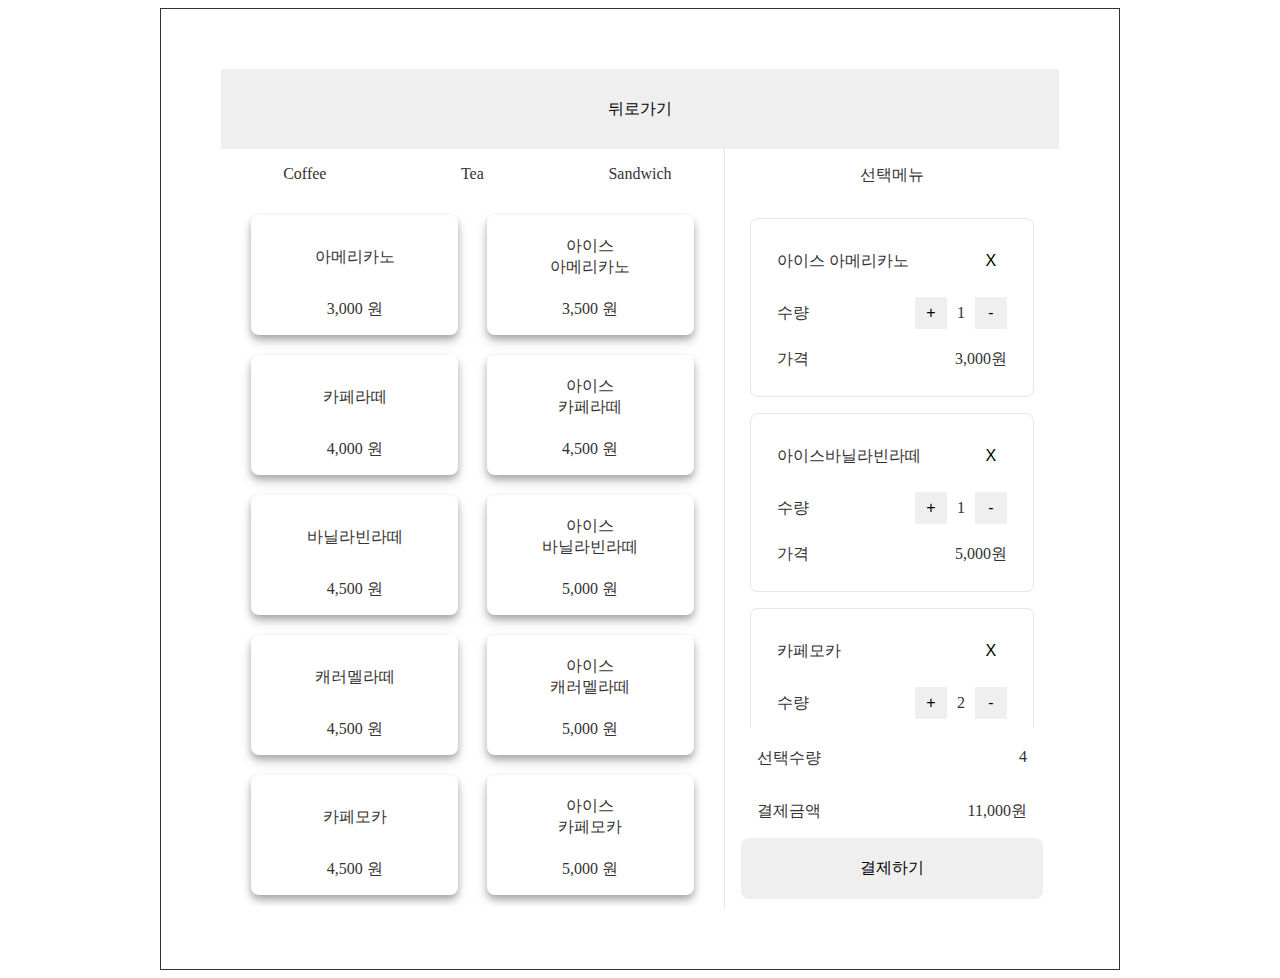
==== order.html @ 8e3773b4 "1. init project" ====
<!DOCTYPE html>
<html lang="en">
<head>
    <meta charset="UTF-8">
    <meta http-equiv="X-UA-Compatible" content="IE=edge">
    <meta name="viewport" content="width=device-width, initial-scale=1.0">
    <link rel="stylesheet" href="sass/style.css">
    <title>Grab your coffee!</title>
</head>
<body>
    <div class="wrap">
        <button class="back" onClick="location.href='index.html'">뒤로가기</button>
        <div class="wrap__sects">
            <section class="sect__left">
                <nav class="menu_tabs">
                    <ul>
                        <li class="tab tab_coffee">Coffee</li>
                        <li class="tab tab_tea">Tea</li>
                        <li class="tab tab_sandwich">Sandwich</li>
                    </ul>
                </nav>
                <div class="left_content">
                    <div class="wrap__left menu_area menu_coffee">
                            <li class="menu">
                                <p class="menu_name">
                                    <span>아메리카노</span>
                                </p>
                                <p class="menu_price">3,000 원</p>
                            </li>
                            <li class="menu">
                                <p class="menu_name">
                                    <span>아이스</br>아메리카노</span>
                                </p>
                                <p class="menu_price">3,500 원</p>
                            </li>
                            <li class="menu">
                                <p class="menu_name">
                                    <span>카페라떼</span>
                                </p>
                                <p class="menu_price">4,000 원</p>
                            </li>
                            <li class="menu">
                                <p class="menu_name">
                                    <span>아이스</br>카페라떼</span>
                                </p>
                                <p class="menu_price">4,500 원</p>
                            </li>
                            <li class="menu">
                                <p class="menu_name">
                                    <span>바닐라빈라떼</span>
                                </p>
                                <p class="menu_price">4,500 원</p>
                            </li>
                            <li class="menu">
                                <p class="menu_name">
                                    <span>아이스</br>바닐라빈라떼</span>
                                </p>
                                <p class="menu_price">5,000 원</p>
                            </li>
                            <li class="menu">
                                <p class="menu_name">
                                    <span>캐러멜라떼</span>
                                </p>
                                <p class="menu_price">4,500 원</p>
                            </li>
                            <li class="menu">
                                <p class="menu_name">
                                    <span>아이스</br>캐러멜라떼</span>
                                </p>
                                <p class="menu_price">5,000 원</p>
                            </li>
                            <li class="menu">
                                <p class="menu_name">
                                    <span>카페모카</span>
                                </p>
                                <p class="menu_price">4,500 원</p>
                            </li>
                            <li class="menu">
                                <p class="menu_name">
                                    <span>아이스</br>카페모카</span>
                                </p>
                                <p class="menu_price">5,000 원</p>
                            </li>
                    </div>

                    <div class="wrap__left menu_area menu_tea">
                        <li class="menu">
                            <p class="menu_name">
                                <span>얼그레이</span>
                            </p>
                            <p class="menu_price">3,000 원</p>
                        </li>
                        <li class="menu">
                            <p class="menu_name">
                                <span>아이스</br>얼그레이</span>
                            </p>
                            <p class="menu_price">3,500 원</p>
                        </li>
                        <li class="menu">
                            <p class="menu_name">
                                <span>잉글리쉬브랙퍼스트</span>
                            </p>
                            <p class="menu_price">3,000 원</p>
                        </li>
                        <li class="menu">
                            <p class="menu_name">
                                <span>아이스</br>잉글리쉬브랙퍼스트</span>
                            </p>
                            <p class="menu_price">3,500 원</p>
                        </li>
                        <li class="menu">
                            <p class="menu_name">
                                <span>애플티</span>
                            </p>
                            <p class="menu_price">3,000 원</p>
                        </li>
                        <li class="menu">
                            <p class="menu_name">
                                <span>아이스</br>애플티</span>
                            </p>
                            <p class="menu_price">3,500 원</p>
                        </li>
                        <li class="menu">
                            <p class="menu_name">
                                <span>캐모마일</span>
                            </p>
                            <p class="menu_price">3,000 원</p>
                        </li>
                        <li class="menu">
                            <p class="menu_name">
                                <span>아이스</br>캐모마일</span>
                            </p>
                            <p class="menu_price">3,500 원</p>
                        </li>
                        <li class="menu">
                            <p class="menu_name">
                                <span>루이보스</span>
                            </p>
                            <p class="menu_price">3,000 원</p>
                        </li>
                        <li class="menu">
                            <p class="menu_name">
                                <span>아이스</br>루이보스</span>
                            </p>
                            <p class="menu_price">3,500 원</p>
                        </li>
                        <li class="menu">
                            <p class="menu_name">
                                <span>진저레몬</span>
                            </p>
                            <p class="menu_price">3,000 원</p>
                        </li>
                        <li class="menu">
                            <p class="menu_name">
                                <span>아이스</br>진저레몬</span>
                            </p>
                            <p class="menu_price">3,500 원</p>
                        </li>
                        <li class="menu">
                            <p class="menu_name">
                                <span>핫초콜릿</span>
                            </p>
                            <p class="menu_price">3,000 원</p>
                        </li>
                        <li class="menu">
                            <p class="menu_name">
                                <span>아이스</br>초콜릿</span>
                            </p>
                            <p class="menu_price">3,500 원</p>
                        </li>
                    </div>

                    <div class="wrap__left menu_area menu_sandwich">
                        <li class="menu">
                            <p class="menu_name">
                                <span>잠봉뵈르</span>
                            </p>
                            <p class="menu_price">6,000 원</p>
                        </li>
                        <li class="menu">
                            <p class="menu_name">
                                <span>치킨클럽샌드위치</span>
                            </p>
                            <p class="menu_price">6,500 원</p>
                        </li>
                        <li class="menu">
                            <p class="menu_name">
                                <span>BLT샌드위치</span>
                            </p>
                            <p class="menu_price">6,500 원</p>
                        </li>
                    </div>
                </div>
            </section>
    
            <section class="sect__right">
                <div class="cart_title">선택메뉴</div>
                <div class="cart_content">
                    <div class="wrap__cart">
                        <div class="cart_item">
                            <div class="top">
                                <span>아이스 아메리카노</span>
                                <button type="button" class="delete">X</button>
                            </div>
                            <div class="middle">
                                <span>수량</span>
                                <div class="wrap__quantity">
                                    <button type="button" class="plus">+</button>
                                    <span class="item_quantity">1</span>
                                    <button type="button" class="minus">-</button>
                                </div>
                            </div>
                            <div class="bottom">
                                <span>가격</span>
                                <span>3,000원</span>
                            </div>
                        </div>
    
                        <div class="cart_item">
                            <div class="top">
                                <span>아이스바닐라빈라떼</span>
                                <button type="button" class="delete">X</button>
                            </div>
                            <div class="middle">
                                <span>수량</span>
                                <div class="wrap__quantity">
                                    <button type="button" class="plus">+</button>
                                    <span class="item_quantity">1</span>
                                    <button type="button" class="minus">-</button>
                                </div>
                            </div>
                            <div class="bottom">
                                <span>가격</span>
                                <span>5,000원</span>
                            </div>
                        </div>
    
                        <div class="cart_item">
                            <div class="top">
                                <span>카페모카</span>
                                <button type="button" class="delete">X</button>
                            </div>
                            <div class="middle">
                                <span>수량</span>
                                <div class="wrap__quantity">
                                    <button type="button" class="plus">+</button>
                                    <span class="item_quantity">2</span>
                                    <button type="button" class="minus">-</button>
                                </div>
                            </div>
                            <div class="bottom">
                                <span>가격</span>
                                <span>9,000원</span>
                            </div>
                        </div>
    
                    </div>
                    <div class="wrap__checkout">
                        <div class="wrap__total total_quantity">
                            <span>선택수량</span>
                            <span>4</span>
                        </div>
                        <div class="wrap__total total_price">
                            <span>결제금액</span>
                            <span>11,000원</span>
                        </div>
                        <button type="button" class="btn_line btn_lg payment" onClick="location.href='payment.html'">결제하기</button>
                    </div>
                </div>
            </section>
        </div>

    </div>
</body>
</html>
---- sass/style.css ----
@charset "UTF-8";
body {
  /* 여백 초기화 */
  /* a 링크 초기화 */
  /* 폰트 초기화 */
  /* 폰트 스타일 초기화 */
  /* 블릿기호 초기화 */
  /* 제목 태그 초기화 */
  /* 버튼초기화 */
  /* 반응형 이미지 */
  /* clearfix */
  /* table */
  /* IR 효과 */
  /* 의미있는 이미지의 대체 텍스트를 제공하는 경우(Phark Method) */
  /* 의미있는 이미지의 대체 텍스트로 이미지가 없어도 대체 텍스트를 보여주고자 할 때(WA IR) */
  /* 대체 텍스트가 아닌 접근성을 위한 숨김 텍스트를 제공할 때 */
}
body body, body div, body ul, body li, body dl, body dd, body dt, body ol, body h1, body h2, body h3, body h4, body h5, body h6, body input, body fieldset, body legend, body p, body select,
body table, body th, body td, body tr, body textarea, body button, body form, body figure, body figcaption {
  margin: 0;
  padding: 0;
}
body a {
  text-decoration: none;
}
body a:hover {
  text-decoration: none;
}
body body, body input, body textarea, body select, body button, body table {
  font-family: "Noto Sans KR", sans-serif;
  font-size: 1rem;
}
body em, body address {
  font-style: normal;
}
body em {
  color: red;
}
body ul, body li, body ol {
  list-style: none;
}
body h1, body h2, body h3, body h4, body h5, body h6 {
  font-size: 1rem;
  font-weight: 500;
  display: inline-block;
}
body button {
  border: 0;
}
body img, body video {
  width: 100%;
}
body img {
  width: 100%;
  vertical-align: top;
}
body img {
  border: 0;
}
body .clearfix:before, body .clearfix:after {
  display: block;
  content: "";
  line-height: 0;
}
body .clearfix:after {
  clear: both;
}
body table {
  border-collapse: collapse;
}
body .ir_pm {
  display: block;
  overflow: hidden;
  font-size: 0;
  line-height: 0;
  text-indent: -9999px;
}
body .ir_wa {
  display: block;
  overflow: hidden;
  position: relative;
  z-index: -1;
  width: 100%;
  height: 100%;
}
body .ir_su {
  overflow: hidden;
  position: absolute;
  width: 0;
  height: 0;
  line-height: 0;
  text-indent: -9999px;
}

.wrap {
  width: 100%;
  max-width: 960px;
  margin: 0 auto;
  border: 1px solid #333;
  padding: 60px;
  box-sizing: border-box;
  color: #333;
}
.wrap .back {
  display: inline-block;
  width: 100%;
  height: 80px;
  cursor: pointer;
}
.wrap .wrap__result {
  width: 100%;
  height: 760px;
  display: flex;
  flex-direction: column;
  justify-content: center;
  align-items: center;
  text-align: center;
}
.wrap .wrap__result h1 {
  font-size: 2rem;
  margin-bottom: 20px;
}
.wrap .wrap__result .btn_lg {
  display: inline-block;
  width: 60%;
  border-radius: 8px;
  padding: 20px;
  box-sizing: border-box;
  cursor: pointer;
}
.wrap .wrap__sects {
  width: 100%;
  height: 760px;
  display: flex;
  justify-content: center;
  align-items: center;
}
.wrap .wrap__sects .btn_lg {
  display: inline-block;
  width: 100%;
  border-radius: 8px;
  padding: 20px;
  box-sizing: border-box;
  cursor: pointer;
}
.wrap .wrap__sects .sect__intro {
  width: 70%;
  text-align: center;
}
.wrap .wrap__sects .sect__intro .intro {
  margin-bottom: 20px;
}
.wrap .wrap__sects .sect__intro .intro > p {
  font-size: 2rem;
}
.wrap .wrap__sects section {
  box-sizing: border-box;
}
.wrap .wrap__sects .sect__left {
  width: 60%;
  height: 100%;
}
.wrap .wrap__sects .sect__left .menu_tabs ul {
  display: flex;
  justify-content: space-around;
}
.wrap .wrap__sects .sect__left .menu_tabs ul .tab {
  width: 100%;
  text-align: center;
  padding: 16px;
  box-sizing: border-box;
  cursor: pointer;
}
.wrap .wrap__sects .sect__left .menu_tabs ul :hover {
  color: #f4f4f4;
  background-color: #e27575;
}
.wrap .wrap__sects .sect__left .left_content {
  width: 100%;
  height: 93%;
  display: flex;
  justify-content: center;
  align-items: center;
}
.wrap .wrap__sects .sect__left .left_content .wrap__left {
  width: 100%;
  height: 100%;
  display: flex;
  justify-content: space-around;
  flex-wrap: wrap;
  padding: 16px;
  box-sizing: border-box;
}
.wrap .wrap__sects .sect__left .left_content .wrap__left .menu {
  width: 44%;
  height: 120px;
  box-sizing: border-box;
  text-align: center;
  margin-bottom: 20px;
  display: flex;
  flex-direction: column;
  justify-content: space-between;
  align-items: center;
  border-radius: 8px;
  box-shadow: 0 4px 6px 0 rgba(0, 0, 0, 0.2), 0 6px 12px 0 rgba(0, 0, 0, 0.19);
  transition: cubic-bezier(0.89, 0.28, 0.64, 0.99);
}
.wrap .wrap__sects .sect__left .left_content .wrap__left .menu .menu_name {
  height: 70%;
  display: flex;
  align-items: center;
}
.wrap .wrap__sects .sect__left .left_content .wrap__left .menu .menu_price {
  height: 30%;
}
.wrap .wrap__sects .sect__left .left_content .wrap__left .menu:hover {
  transform: translateY(-8px);
}
.wrap .wrap__sects .sect__left .left_content .wrap__left button {
  margin-bottom: 20px;
}
.wrap .wrap__sects .sect__left .left_content .wrap__left > div {
  display: flex;
  justify-content: center;
  align-items: center;
}
.wrap .wrap__sects .sect__left .left_content .wrap__left > div p {
  font-size: 2rem;
}
.wrap .wrap__sects .sect__left .left_content .menu_area {
  overflow-y: scroll;
}
.wrap .wrap__sects .sect__left .left_content .menu_tea {
  display: none;
}
.wrap .wrap__sects .sect__left .left_content .menu_sandwich {
  display: none;
}
.wrap .wrap__sects .sect__right {
  width: 40%;
  height: 100%;
  border-left: 1px solid #e6e6e6;
}
.wrap .wrap__sects .sect__right .cart_title {
  padding: 16px;
  box-sizing: border-box;
  text-align: center;
}
.wrap .wrap__sects .sect__right .cart_content {
  width: 100%;
  height: 100%;
  padding: 16px;
  box-sizing: border-box;
}
.wrap .wrap__sects .sect__right .cart_content .wrap__cart {
  display: inline-block;
  width: 100%;
  height: 70%;
  overflow-y: scroll;
}
.wrap .wrap__sects .sect__right .cart_content .wrap__cart .cart_item {
  width: 94%;
  padding: 16px;
  box-sizing: border-box;
  margin: 0 auto;
  margin-bottom: 16px;
  border: 1px solid #e6e6e6;
  border-radius: 8px;
}
.wrap .wrap__sects .sect__right .cart_content .wrap__cart .cart_item > div {
  display: flex;
  justify-content: space-between;
  align-items: center;
  padding: 10px;
}
.wrap .wrap__sects .sect__right .cart_content .wrap__cart .cart_item > div button {
  display: inline-block;
  width: 32px;
  height: 32px;
}
.wrap .wrap__sects .sect__right .cart_content .wrap__cart .cart_item > div .delete {
  background-color: transparent;
}
.wrap .wrap__sects .sect__right .cart_content .wrap__cart .cart_item > div .wrap__quantity {
  width: 40%;
  display: flex;
  justify-content: space-between;
  align-items: center;
}
.wrap .wrap__sects .sect__right .cart_content .wrap__checkout .wrap__total {
  width: 100%;
  display: flex;
  justify-content: space-between;
  padding: 16px;
  box-sizing: border-box;
}
.wrap .wrap__sects .sect__right .cart_content .wrap__checkout .wrap__total span:last-child {
  text-align: right;
}

/*# sourceMappingURL=style.css.map */
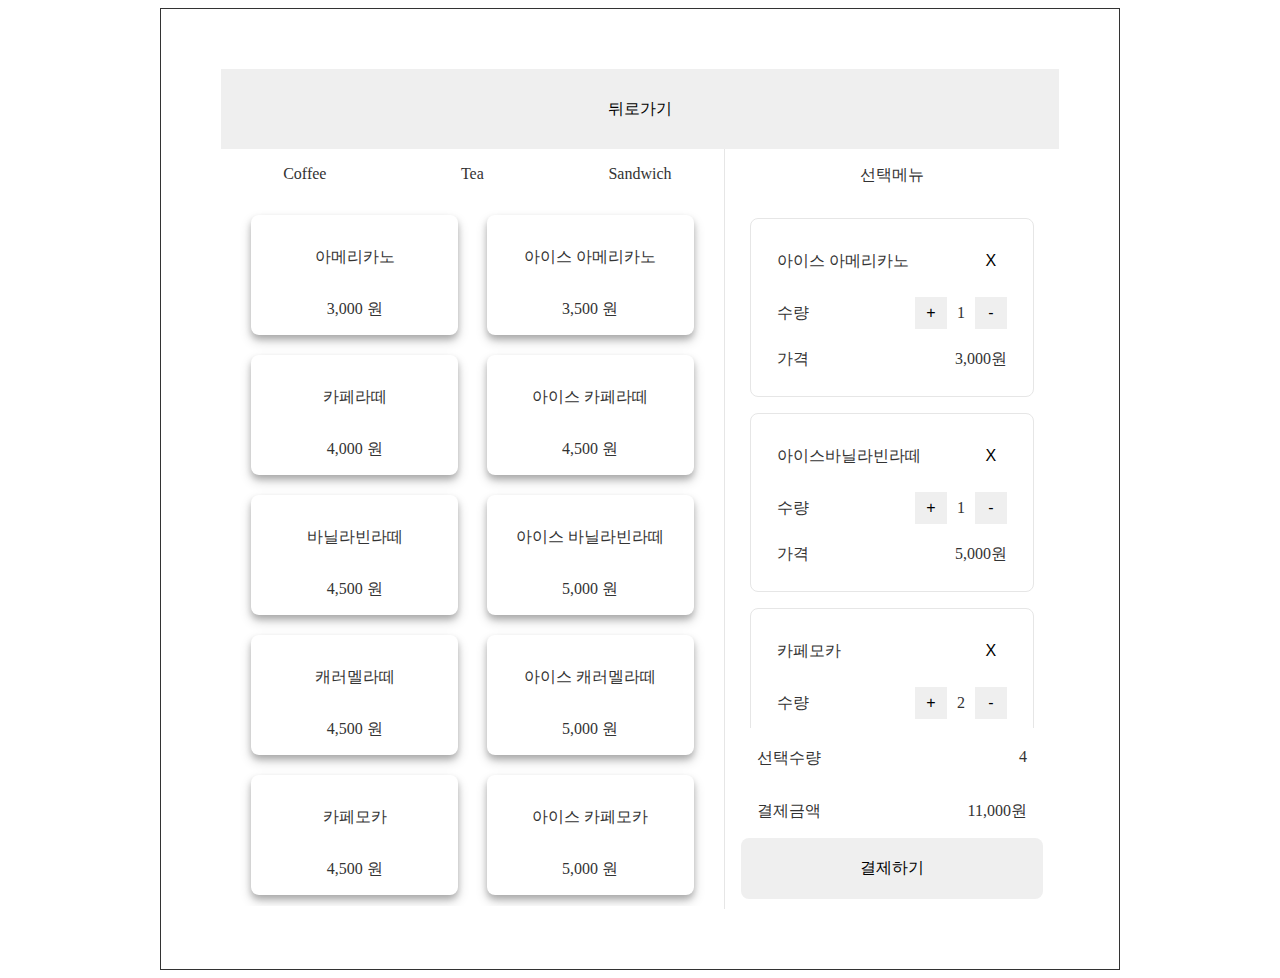
==== commit 3b6c1089: "2. add menu when tab is clicked" ====
--- a/order.html
+++ b/order.html
@@ -1,5 +1,6 @@
 <!DOCTYPE html>
 <html lang="en">
+
 <head>
     <meta charset="UTF-8">
     <meta http-equiv="X-UA-Compatible" content="IE=edge">
@@ -7,6 +8,7 @@
     <link rel="stylesheet" href="sass/style.css">
     <title>Grab your coffee!</title>
 </head>
+
 <body>
     <div class="wrap">
         <button class="back" onClick="location.href='index.html'">뒤로가기</button>
@@ -14,76 +16,17 @@
             <section class="sect__left">
                 <nav class="menu_tabs">
                     <ul>
-                        <li class="tab tab_coffee">Coffee</li>
-                        <li class="tab tab_tea">Tea</li>
-                        <li class="tab tab_sandwich">Sandwich</li>
+                        <li class="tab tab_coffee" onclick="selectTab(1)">Coffee</li>
+                        <li class="tab tab_tea" onclick="selectTab(2)">Tea</li>
+                        <li class="tab tab_sandwich" onclick="selectTab(3)">Sandwich</li>
                     </ul>
                 </nav>
                 <div class="left_content">
-                    <div class="wrap__left menu_area menu_coffee">
-                            <li class="menu">
-                                <p class="menu_name">
-                                    <span>아메리카노</span>
-                                </p>
-                                <p class="menu_price">3,000 원</p>
-                            </li>
-                            <li class="menu">
-                                <p class="menu_name">
-                                    <span>아이스</br>아메리카노</span>
-                                </p>
-                                <p class="menu_price">3,500 원</p>
-                            </li>
-                            <li class="menu">
-                                <p class="menu_name">
-                                    <span>카페라떼</span>
-                                </p>
-                                <p class="menu_price">4,000 원</p>
-                            </li>
-                            <li class="menu">
-                                <p class="menu_name">
-                                    <span>아이스</br>카페라떼</span>
-                                </p>
-                                <p class="menu_price">4,500 원</p>
-                            </li>
-                            <li class="menu">
-                                <p class="menu_name">
-                                    <span>바닐라빈라떼</span>
-                                </p>
-                                <p class="menu_price">4,500 원</p>
-                            </li>
-                            <li class="menu">
-                                <p class="menu_name">
-                                    <span>아이스</br>바닐라빈라떼</span>
-                                </p>
-                                <p class="menu_price">5,000 원</p>
-                            </li>
-                            <li class="menu">
-                                <p class="menu_name">
-                                    <span>캐러멜라떼</span>
-                                </p>
-                                <p class="menu_price">4,500 원</p>
-                            </li>
-                            <li class="menu">
-                                <p class="menu_name">
-                                    <span>아이스</br>캐러멜라떼</span>
-                                </p>
-                                <p class="menu_price">5,000 원</p>
-                            </li>
-                            <li class="menu">
-                                <p class="menu_name">
-                                    <span>카페모카</span>
-                                </p>
-                                <p class="menu_price">4,500 원</p>
-                            </li>
-                            <li class="menu">
-                                <p class="menu_name">
-                                    <span>아이스</br>카페모카</span>
-                                </p>
-                                <p class="menu_price">5,000 원</p>
-                            </li>
-                    </div>
-
-                    <div class="wrap__left menu_area menu_tea">
+                    <div class="wrap__left menu_area" id="menu_area">
+
+                    </div>
+
+                    <!-- <div class="wrap__left menu_area menu_tea">
                         <li class="menu">
                             <p class="menu_name">
                                 <span>얼그레이</span>
@@ -189,10 +132,10 @@
                             </p>
                             <p class="menu_price">6,500 원</p>
                         </li>
-                    </div>
+                    </div> -->
                 </div>
             </section>
-    
+
             <section class="sect__right">
                 <div class="cart_title">선택메뉴</div>
                 <div class="cart_content">
@@ -215,7 +158,7 @@
                                 <span>3,000원</span>
                             </div>
                         </div>
-    
+
                         <div class="cart_item">
                             <div class="top">
                                 <span>아이스바닐라빈라떼</span>
@@ -234,7 +177,7 @@
                                 <span>5,000원</span>
                             </div>
                         </div>
-    
+
                         <div class="cart_item">
                             <div class="top">
                                 <span>카페모카</span>
@@ -253,7 +196,7 @@
                                 <span>9,000원</span>
                             </div>
                         </div>
-    
+
                     </div>
                     <div class="wrap__checkout">
                         <div class="wrap__total total_quantity">
@@ -264,12 +207,15 @@
                             <span>결제금액</span>
                             <span>11,000원</span>
                         </div>
-                        <button type="button" class="btn_line btn_lg payment" onClick="location.href='payment.html'">결제하기</button>
+                        <button type="button" class="btn_line btn_lg payment"
+                            onClick="location.href='payment.html'">결제하기</button>
                     </div>
                 </div>
             </section>
         </div>
 
     </div>
+    <script type="text/javascript" src="js/order.js"></script>
 </body>
+
 </html>--- a/sass/style.css
+++ b/sass/style.css
@@ -1,4 +1,5 @@
 @charset "UTF-8";
+
 body {
   /* 여백 초기화 */
   /* a 링크 초기화 */
@@ -15,59 +16,116 @@
   /* 의미있는 이미지의 대체 텍스트로 이미지가 없어도 대체 텍스트를 보여주고자 할 때(WA IR) */
   /* 대체 텍스트가 아닌 접근성을 위한 숨김 텍스트를 제공할 때 */
 }
-body body, body div, body ul, body li, body dl, body dd, body dt, body ol, body h1, body h2, body h3, body h4, body h5, body h6, body input, body fieldset, body legend, body p, body select,
-body table, body th, body td, body tr, body textarea, body button, body form, body figure, body figcaption {
+
+body body,
+body div,
+body ul,
+body li,
+body dl,
+body dd,
+body dt,
+body ol,
+body h1,
+body h2,
+body h3,
+body h4,
+body h5,
+body h6,
+body input,
+body fieldset,
+body legend,
+body p,
+body select,
+body table,
+body th,
+body td,
+body tr,
+body textarea,
+body button,
+body form,
+body figure,
+body figcaption {
   margin: 0;
   padding: 0;
 }
+
 body a {
   text-decoration: none;
 }
+
 body a:hover {
   text-decoration: none;
 }
-body body, body input, body textarea, body select, body button, body table {
+
+body body,
+body input,
+body textarea,
+body select,
+body button,
+body table {
   font-family: "Noto Sans KR", sans-serif;
   font-size: 1rem;
 }
-body em, body address {
+
+body em,
+body address {
   font-style: normal;
 }
+
 body em {
   color: red;
 }
-body ul, body li, body ol {
+
+body ul,
+body li,
+body ol {
   list-style: none;
 }
-body h1, body h2, body h3, body h4, body h5, body h6 {
+
+body h1,
+body h2,
+body h3,
+body h4,
+body h5,
+body h6 {
   font-size: 1rem;
   font-weight: 500;
   display: inline-block;
 }
+
 body button {
   border: 0;
 }
-body img, body video {
-  width: 100%;
-}
+
+body img,
+body video {
+  width: 100%;
+}
+
 body img {
   width: 100%;
   vertical-align: top;
 }
+
 body img {
   border: 0;
 }
-body .clearfix:before, body .clearfix:after {
+
+body .clearfix:before,
+body .clearfix:after {
   display: block;
   content: "";
   line-height: 0;
 }
+
 body .clearfix:after {
   clear: both;
 }
+
 body table {
   border-collapse: collapse;
 }
+
 body .ir_pm {
   display: block;
   overflow: hidden;
@@ -75,6 +133,7 @@
   line-height: 0;
   text-indent: -9999px;
 }
+
 body .ir_wa {
   display: block;
   overflow: hidden;
@@ -83,6 +142,7 @@
   width: 100%;
   height: 100%;
 }
+
 body .ir_su {
   overflow: hidden;
   position: absolute;
@@ -101,12 +161,14 @@
   box-sizing: border-box;
   color: #333;
 }
+
 .wrap .back {
   display: inline-block;
   width: 100%;
   height: 80px;
   cursor: pointer;
 }
+
 .wrap .wrap__result {
   width: 100%;
   height: 760px;
@@ -116,10 +178,12 @@
   align-items: center;
   text-align: center;
 }
+
 .wrap .wrap__result h1 {
   font-size: 2rem;
   margin-bottom: 20px;
 }
+
 .wrap .wrap__result .btn_lg {
   display: inline-block;
   width: 60%;
@@ -128,6 +192,7 @@
   box-sizing: border-box;
   cursor: pointer;
 }
+
 .wrap .wrap__sects {
   width: 100%;
   height: 760px;
@@ -135,6 +200,7 @@
   justify-content: center;
   align-items: center;
 }
+
 .wrap .wrap__sects .btn_lg {
   display: inline-block;
   width: 100%;
@@ -143,27 +209,34 @@
   box-sizing: border-box;
   cursor: pointer;
 }
+
 .wrap .wrap__sects .sect__intro {
   width: 70%;
   text-align: center;
 }
+
 .wrap .wrap__sects .sect__intro .intro {
   margin-bottom: 20px;
 }
-.wrap .wrap__sects .sect__intro .intro > p {
+
+.wrap .wrap__sects .sect__intro .intro>p {
   font-size: 2rem;
 }
+
 .wrap .wrap__sects section {
   box-sizing: border-box;
 }
+
 .wrap .wrap__sects .sect__left {
   width: 60%;
   height: 100%;
 }
+
 .wrap .wrap__sects .sect__left .menu_tabs ul {
   display: flex;
   justify-content: space-around;
 }
+
 .wrap .wrap__sects .sect__left .menu_tabs ul .tab {
   width: 100%;
   text-align: center;
@@ -171,10 +244,12 @@
   box-sizing: border-box;
   cursor: pointer;
 }
+
 .wrap .wrap__sects .sect__left .menu_tabs ul :hover {
   color: #f4f4f4;
   background-color: #e27575;
 }
+
 .wrap .wrap__sects .sect__left .left_content {
   width: 100%;
   height: 93%;
@@ -182,6 +257,7 @@
   justify-content: center;
   align-items: center;
 }
+
 .wrap .wrap__sects .sect__left .left_content .wrap__left {
   width: 100%;
   height: 100%;
@@ -191,6 +267,7 @@
   padding: 16px;
   box-sizing: border-box;
 }
+
 .wrap .wrap__sects .sect__left .left_content .wrap__left .menu {
   width: 44%;
   height: 120px;
@@ -205,59 +282,73 @@
   box-shadow: 0 4px 6px 0 rgba(0, 0, 0, 0.2), 0 6px 12px 0 rgba(0, 0, 0, 0.19);
   transition: cubic-bezier(0.89, 0.28, 0.64, 0.99);
 }
+
 .wrap .wrap__sects .sect__left .left_content .wrap__left .menu .menu_name {
   height: 70%;
   display: flex;
   align-items: center;
 }
+
 .wrap .wrap__sects .sect__left .left_content .wrap__left .menu .menu_price {
   height: 30%;
 }
+
 .wrap .wrap__sects .sect__left .left_content .wrap__left .menu:hover {
   transform: translateY(-8px);
 }
+
 .wrap .wrap__sects .sect__left .left_content .wrap__left button {
   margin-bottom: 20px;
 }
-.wrap .wrap__sects .sect__left .left_content .wrap__left > div {
+
+.wrap .wrap__sects .sect__left .left_content .wrap__left>div {
   display: flex;
   justify-content: center;
   align-items: center;
 }
-.wrap .wrap__sects .sect__left .left_content .wrap__left > div p {
+
+.wrap .wrap__sects .sect__left .left_content .wrap__left>div p {
   font-size: 2rem;
 }
+
 .wrap .wrap__sects .sect__left .left_content .menu_area {
   overflow-y: scroll;
 }
+
 .wrap .wrap__sects .sect__left .left_content .menu_tea {
   display: none;
 }
-.wrap .wrap__sects .sect__left .left_content .menu_sandwich {
+
+/* .wrap .wrap__sects .sect__left .left_content .menu_sandwich {
   display: none;
-}
+} */
+
 .wrap .wrap__sects .sect__right {
   width: 40%;
   height: 100%;
   border-left: 1px solid #e6e6e6;
 }
+
 .wrap .wrap__sects .sect__right .cart_title {
   padding: 16px;
   box-sizing: border-box;
   text-align: center;
 }
+
 .wrap .wrap__sects .sect__right .cart_content {
   width: 100%;
   height: 100%;
   padding: 16px;
   box-sizing: border-box;
 }
+
 .wrap .wrap__sects .sect__right .cart_content .wrap__cart {
   display: inline-block;
   width: 100%;
   height: 70%;
   overflow-y: scroll;
 }
+
 .wrap .wrap__sects .sect__right .cart_content .wrap__cart .cart_item {
   width: 94%;
   padding: 16px;
@@ -267,26 +358,31 @@
   border: 1px solid #e6e6e6;
   border-radius: 8px;
 }
-.wrap .wrap__sects .sect__right .cart_content .wrap__cart .cart_item > div {
+
+.wrap .wrap__sects .sect__right .cart_content .wrap__cart .cart_item>div {
   display: flex;
   justify-content: space-between;
   align-items: center;
   padding: 10px;
 }
-.wrap .wrap__sects .sect__right .cart_content .wrap__cart .cart_item > div button {
+
+.wrap .wrap__sects .sect__right .cart_content .wrap__cart .cart_item>div button {
   display: inline-block;
   width: 32px;
   height: 32px;
 }
-.wrap .wrap__sects .sect__right .cart_content .wrap__cart .cart_item > div .delete {
+
+.wrap .wrap__sects .sect__right .cart_content .wrap__cart .cart_item>div .delete {
   background-color: transparent;
 }
-.wrap .wrap__sects .sect__right .cart_content .wrap__cart .cart_item > div .wrap__quantity {
+
+.wrap .wrap__sects .sect__right .cart_content .wrap__cart .cart_item>div .wrap__quantity {
   width: 40%;
   display: flex;
   justify-content: space-between;
   align-items: center;
 }
+
 .wrap .wrap__sects .sect__right .cart_content .wrap__checkout .wrap__total {
   width: 100%;
   display: flex;
@@ -294,8 +390,9 @@
   padding: 16px;
   box-sizing: border-box;
 }
+
 .wrap .wrap__sects .sect__right .cart_content .wrap__checkout .wrap__total span:last-child {
   text-align: right;
 }
 
-/*# sourceMappingURL=style.css.map */
+/*# sourceMappingURL=style.css.map */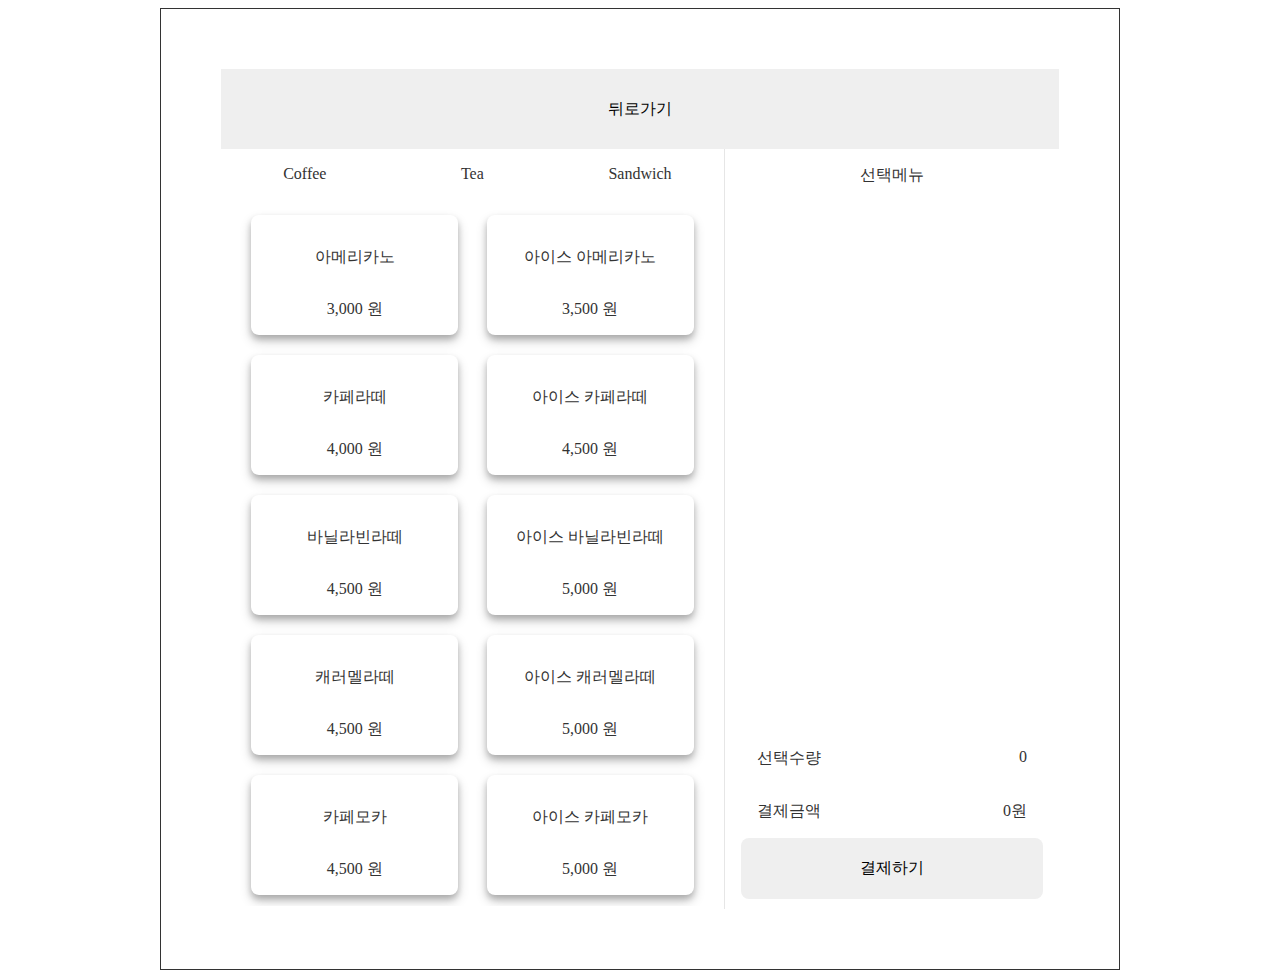
==== commit 1ad42cd2: "add to cart, total price, total count" ====
--- a/order.html
+++ b/order.html
@@ -25,187 +25,23 @@
                     <div class="wrap__left menu_area" id="menu_area">
 
                     </div>
-
-                    <!-- <div class="wrap__left menu_area menu_tea">
-                        <li class="menu">
-                            <p class="menu_name">
-                                <span>얼그레이</span>
-                            </p>
-                            <p class="menu_price">3,000 원</p>
-                        </li>
-                        <li class="menu">
-                            <p class="menu_name">
-                                <span>아이스</br>얼그레이</span>
-                            </p>
-                            <p class="menu_price">3,500 원</p>
-                        </li>
-                        <li class="menu">
-                            <p class="menu_name">
-                                <span>잉글리쉬브랙퍼스트</span>
-                            </p>
-                            <p class="menu_price">3,000 원</p>
-                        </li>
-                        <li class="menu">
-                            <p class="menu_name">
-                                <span>아이스</br>잉글리쉬브랙퍼스트</span>
-                            </p>
-                            <p class="menu_price">3,500 원</p>
-                        </li>
-                        <li class="menu">
-                            <p class="menu_name">
-                                <span>애플티</span>
-                            </p>
-                            <p class="menu_price">3,000 원</p>
-                        </li>
-                        <li class="menu">
-                            <p class="menu_name">
-                                <span>아이스</br>애플티</span>
-                            </p>
-                            <p class="menu_price">3,500 원</p>
-                        </li>
-                        <li class="menu">
-                            <p class="menu_name">
-                                <span>캐모마일</span>
-                            </p>
-                            <p class="menu_price">3,000 원</p>
-                        </li>
-                        <li class="menu">
-                            <p class="menu_name">
-                                <span>아이스</br>캐모마일</span>
-                            </p>
-                            <p class="menu_price">3,500 원</p>
-                        </li>
-                        <li class="menu">
-                            <p class="menu_name">
-                                <span>루이보스</span>
-                            </p>
-                            <p class="menu_price">3,000 원</p>
-                        </li>
-                        <li class="menu">
-                            <p class="menu_name">
-                                <span>아이스</br>루이보스</span>
-                            </p>
-                            <p class="menu_price">3,500 원</p>
-                        </li>
-                        <li class="menu">
-                            <p class="menu_name">
-                                <span>진저레몬</span>
-                            </p>
-                            <p class="menu_price">3,000 원</p>
-                        </li>
-                        <li class="menu">
-                            <p class="menu_name">
-                                <span>아이스</br>진저레몬</span>
-                            </p>
-                            <p class="menu_price">3,500 원</p>
-                        </li>
-                        <li class="menu">
-                            <p class="menu_name">
-                                <span>핫초콜릿</span>
-                            </p>
-                            <p class="menu_price">3,000 원</p>
-                        </li>
-                        <li class="menu">
-                            <p class="menu_name">
-                                <span>아이스</br>초콜릿</span>
-                            </p>
-                            <p class="menu_price">3,500 원</p>
-                        </li>
-                    </div>
-
-                    <div class="wrap__left menu_area menu_sandwich">
-                        <li class="menu">
-                            <p class="menu_name">
-                                <span>잠봉뵈르</span>
-                            </p>
-                            <p class="menu_price">6,000 원</p>
-                        </li>
-                        <li class="menu">
-                            <p class="menu_name">
-                                <span>치킨클럽샌드위치</span>
-                            </p>
-                            <p class="menu_price">6,500 원</p>
-                        </li>
-                        <li class="menu">
-                            <p class="menu_name">
-                                <span>BLT샌드위치</span>
-                            </p>
-                            <p class="menu_price">6,500 원</p>
-                        </li>
-                    </div> -->
                 </div>
             </section>
 
             <section class="sect__right">
                 <div class="cart_title">선택메뉴</div>
                 <div class="cart_content">
-                    <div class="wrap__cart">
-                        <div class="cart_item">
-                            <div class="top">
-                                <span>아이스 아메리카노</span>
-                                <button type="button" class="delete">X</button>
-                            </div>
-                            <div class="middle">
-                                <span>수량</span>
-                                <div class="wrap__quantity">
-                                    <button type="button" class="plus">+</button>
-                                    <span class="item_quantity">1</span>
-                                    <button type="button" class="minus">-</button>
-                                </div>
-                            </div>
-                            <div class="bottom">
-                                <span>가격</span>
-                                <span>3,000원</span>
-                            </div>
-                        </div>
-
-                        <div class="cart_item">
-                            <div class="top">
-                                <span>아이스바닐라빈라떼</span>
-                                <button type="button" class="delete">X</button>
-                            </div>
-                            <div class="middle">
-                                <span>수량</span>
-                                <div class="wrap__quantity">
-                                    <button type="button" class="plus">+</button>
-                                    <span class="item_quantity">1</span>
-                                    <button type="button" class="minus">-</button>
-                                </div>
-                            </div>
-                            <div class="bottom">
-                                <span>가격</span>
-                                <span>5,000원</span>
-                            </div>
-                        </div>
-
-                        <div class="cart_item">
-                            <div class="top">
-                                <span>카페모카</span>
-                                <button type="button" class="delete">X</button>
-                            </div>
-                            <div class="middle">
-                                <span>수량</span>
-                                <div class="wrap__quantity">
-                                    <button type="button" class="plus">+</button>
-                                    <span class="item_quantity">2</span>
-                                    <button type="button" class="minus">-</button>
-                                </div>
-                            </div>
-                            <div class="bottom">
-                                <span>가격</span>
-                                <span>9,000원</span>
-                            </div>
-                        </div>
+                    <div class="wrap__cart" id="cart_area">
 
                     </div>
                     <div class="wrap__checkout">
                         <div class="wrap__total total_quantity">
                             <span>선택수량</span>
-                            <span>4</span>
+                            <span id="totalQuantitySpan"></span>
                         </div>
                         <div class="wrap__total total_price">
                             <span>결제금액</span>
-                            <span>11,000원</span>
+                            <span id="totalPriceSpan"></span>
                         </div>
                         <button type="button" class="btn_line btn_lg payment"
                             onClick="location.href='payment.html'">결제하기</button>
--- a/sass/style.css
+++ b/sass/style.css
@@ -319,9 +319,9 @@
   display: none;
 }
 
-/* .wrap .wrap__sects .sect__left .left_content .menu_sandwich {
+.wrap .wrap__sects .sect__left .left_content .menu_sandwich {
   display: none;
-} */
+}
 
 .wrap .wrap__sects .sect__right {
   width: 40%;
